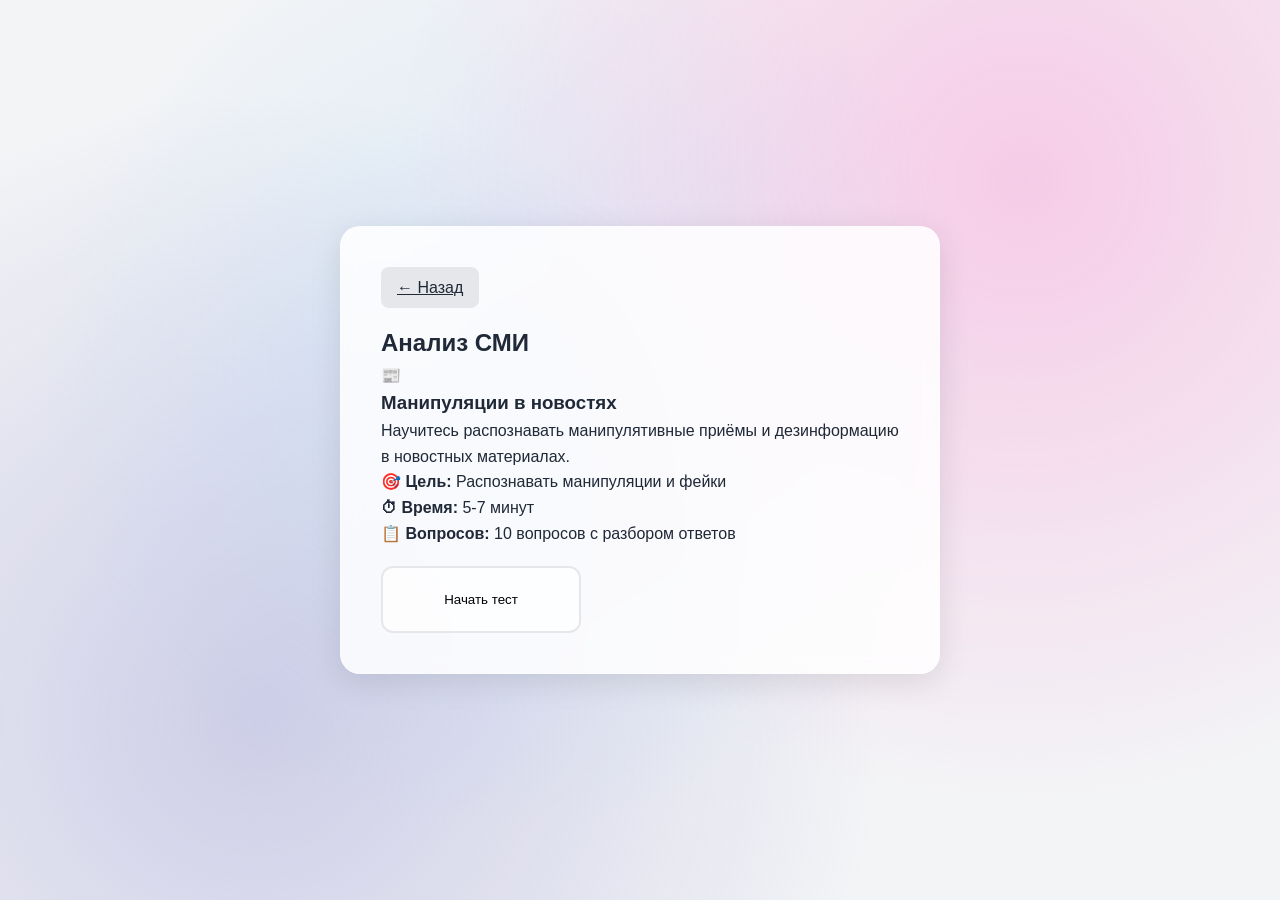
==== intro-news.html @ eb1b2945 "Add files via upload" ====
<!DOCTYPE html>
<html lang="ru">
<head>
    <meta charset="UTF-8">
    <meta name="viewport" content="width=device-width, initial-scale=1.0">
    <title>Анализ СМИ - Знакомство</title>
    <link rel="stylesheet" href="style.css">
</head>
<body>
    <div class="background-decor"></div>
    <main id="app">
        <section class="screen active">
            <div class="glass-card" style="max-width: 600px;">
                <a href="index.html" class="back-btn">← Назад</a>
                
                <h2>Анализ СМИ</h2>
                
                <div class="test-intro">
                    <div class="intro-icon">📰</div>
                    <h3>Манипуляции в новостях</h3>
                    <p>Научитесь распознавать манипулятивные приёмы и дезинформацию в новостных материалах.</p>
                    
                    <div class="test-details">
                        <div class="detail-item">
                            <strong>🎯 Цель:</strong>
                            <span>Распознавать манипуляции и фейки</span>
                        </div>
                        <div class="detail-item">
                            <strong>⏱ Время:</strong>
                            <span>5-7 минут</span>
                        </div>
                        <div class="detail-item">
                            <strong>📋 Вопросов:</strong>
                            <span>10 вопросов с разбором ответов</span>
                        </div>
                    </div>
                </div>
                
                <button class="menu-btn" onclick="startTest()" style="margin-top: 20px; width: 200px;">
                    Начать тест
                </button>
            </div>
        </section>
    </main>

    <script src="stats.js"></script>
    <script>
        function startTest() {
            window.location.href = 'quiz-news.html';
        }
    </script>
</body>
</html>
---- style.css ----
﻿html, body {
    height: 100%;
    margin: 0;
    padding: 0;
}

#app {
    min-height: 100%;
    display: flex;
    justify-content: center;
    align-items: center;
}

.background-decor {
    position: fixed;
    top: 0;
    left: 0;
    width: 100%;
    height: 100%;
    background: radial-gradient(circle at 20% 80%, rgba(120, 119, 198, 0.3) 0%, transparent 50%),
                radial-gradient(circle at 80% 20%, rgba(255, 111, 199, 0.3) 0%, transparent 50%),
                radial-gradient(circle at 40% 40%, rgba(120, 200, 255, 0.2) 0%, transparent 50%);
    z-index: -1;
}

.glass-card {
    background: rgba(255, 255, 255, 0.85);
    backdrop-filter: blur(10px);
    border-radius: 20px;
    padding: 2.5rem;
    box-shadow: 0 8px 32px rgba(0, 0, 0, 0.1);
    border: 1px solid rgba(255, 255, 255, 0.3);
}

.test-info-box {
    background: rgba(255, 255, 255, 0.5);
    padding: 1rem 1.25rem;
    border-radius: 12px;
    margin: 1.5rem 0;
}

.test-info-box p {
    margin: 0.5rem 0;
    color: var(--text-secondary);
}

.menu-grid {
    display: grid;
    grid-template-columns: repeat(auto-fit, minmax(200px, 1fr));
    gap: 1rem;
    margin: 1.5rem 0;
}

.menu-btn {
    display: flex;
    flex-direction: column;
    align-items: center;
    padding: 1.5rem;
    background: rgba(255, 255, 255, 0.7);
    border: 2px solid var(--border);
    border-radius: 12px;
    cursor: pointer;
    transition: all 0.2s ease;
    text-align: center;
}

.menu-btn:hover {
    border-color: var(--primary);
    background: white;
    transform: translateY(-2px);
    box-shadow: var(--shadow);
}

.menu-btn .icon {
    font-size: 2rem;
    margin-bottom: 0.5rem;
}

.menu-btn .title {
    font-weight: 600;
    color: var(--text-primary);
}

.menu-btn .desc {
    font-size: 0.875rem;
    color: var(--text-secondary);
}

.back-btn {
    display: inline-block;
    padding: 0.5rem 1rem;
    background: var(--border);
    border-radius: 8px;
    color: var(--text-primary);
    font-weight: 500;
    margin-bottom: 1rem;
}

.back-btn:hover {
    background: var(--border);
}

/* Base Styles */
* {
    margin: 0;
    padding: 0;
    box-sizing: border-box;
}

:root {
    --primary: #4F46E5;
    --primary-dark: #4338CA;
    --success: #10B981;
    --error: #EF4444;
    --warning: #F59E0B;
    --bg: #F3F4F6;
    --card-bg: #FFFFFF;
    --text-primary: #1F2937;
    --text-secondary: #6B7280;
    --border: #E5E7EB;
    --shadow: 0 4px 6px -1px rgba(0, 0, 0, 0.1), 0 2px 4px -1px rgba(0, 0, 0, 0.06);
    --shadow-lg: 0 10px 15px -3px rgba(0, 0, 0, 0.1), 0 4px 6px -2px rgba(0, 0, 0, 0.05);
    --radius: 12px;
}

body {
    font-family: -apple-system, BlinkMacSystemFont, 'Segoe UI', Roboto, sans-serif;
    background: var(--bg);
    color: var(--text-primary);
    min-height: 100vh;
    line-height: 1.6;
}

/* App Container */
.app-container {
    max-width: 800px;
    margin: 0 auto;
    padding: 2rem 1rem;
}

/* Screen Management */
.screen {
    display: none;
    animation: fadeIn 0.3s ease-in-out;
}

.screen.active {
    display: block;
}

/* Center content in active screens */
#app > section.screen.active {
    display: flex;
    justify-content: center;
    align-items: center;
    min-height: 100vh;
}

@keyframes fadeIn {
    from { opacity: 0; transform: translateY(10px); }
    to { opacity: 1; transform: translateY(0); }
}

/* Card Styles */
.card {
    background: var(--card-bg);
    border-radius: var(--radius);
    padding: 2.5rem;
    box-shadow: var(--shadow-lg);
    text-align: center;
}

.title {
    font-size: 1.75rem;
    font-weight: 700;
    margin-bottom: 0.5rem;
    color: var(--text-primary);
}

.version {
    color: var(--text-secondary);
    font-size: 0.875rem;
    margin-bottom: 2rem;
}

.quiz-info {
    text-align: left;
    margin: 2rem 0;
    padding: 1.5rem;
    background: var(--bg);
    border-radius: var(--radius);
}

.quiz-info h3 {
    margin-bottom: 1rem;
    font-size: 1.125rem;
}

.quiz-info ul {
    list-style: none;
}

.quiz-info li {
    margin-bottom: 0.75rem;
    display: flex;
    align-items: center;
    gap: 0.75rem;
}

/* Badges */
.badge {
    display: inline-block;
    padding: 0.25rem 0.75rem;
    border-radius: 9999px;
    font-size: 0.75rem;
    font-weight: 600;
    text-transform: uppercase;
}

.badge.simple {
    background: #D1FAE5;
    color: #065F46;
}

.badge.medium {
    background: #FEF3C7;
    color: #92400E;
}

.badge.hard {
    background: #FEE2E2;
    color: #991B1B;
}

/* Buttons */
.btn {
    display: inline-flex;
    align-items: center;
    justify-content: center;
    padding: 0.875rem 2rem;
    border-radius: var(--radius);
    font-size: 1rem;
    font-weight: 600;
    cursor: pointer;
    transition: all 0.2s ease;
    border: none;
    outline: none;
}

.btn-primary {
    background: var(--primary);
    color: white;
}

.btn-primary:hover:not(:disabled) {
    background: var(--primary-dark);
    transform: translateY(-1px);
    box-shadow: var(--shadow);
}

.btn-primary:disabled {
    opacity: 0.5;
    cursor: not-allowed;
}

.btn-secondary {
    background: var(--bg);
    color: var(--text-primary);
    border: 2px solid var(--border);
}

.btn-secondary:hover {
    background: var(--border);
}

/* Quiz Container */
.quiz-container {
    background: var(--card-bg);
    border-radius: var(--radius);
    padding: 2rem;
    box-shadow: var(--shadow-lg);
}

/* Progress Bar */
.progress-container {
    margin-bottom: 2rem;
}

.progress-bar {
    height: 8px;
    background: var(--border);
    border-radius: 4px;
    overflow: hidden;
    margin-bottom: 0.5rem;
}

.progress-fill {
    height: 100%;
    background: var(--primary);
    border-radius: 4px;
    transition: width 0.3s ease;
    width: 0%;
}

.progress-text {
    text-align: center;
    font-size: 0.875rem;
    color: var(--text-secondary);
    font-weight: 500;
}

/* Question Card */
.question-card {
    margin-bottom: 2rem;
}

.question-header {
    display: flex;
    justify-content: space-between;
    align-items: center;
    margin-bottom: 1.5rem;
}

.category-badge {
    padding: 0.375rem 0.875rem;
    border-radius: 9999px;
    font-size: 0.75rem;
    font-weight: 600;
    text-transform: uppercase;
}

.category-badge.simple {
    background: #D1FAE5;
    color: #065F46;
}

.category-badge.medium {
    background: #FEF3C7;
    color: #92400E;
}

.category-badge.hard {
    background: #FEE2E2;
    color: #991B1B;
}

.question-number {
    font-size: 0.875rem;
    color: var(--text-secondary);
    font-weight: 500;
}

.situation-box {
    background: linear-gradient(135deg, #E0E7FF 0%, #F3E8FF 100%);
    padding: 1rem 1.25rem;
    border-radius: var(--radius);
    margin-bottom: 1.5rem;
    border-left: 4px solid var(--primary);
}

.situation-label {
    font-weight: 600;
    font-size: 0.875rem;
    color: var(--primary);
    display: block;
    margin-bottom: 0.25rem;
}

.situation-text {
    font-size: 0.95rem;
    color: var(--text-primary);
    font-style: italic;
}

.question-text {
    font-size: 1.125rem;
    font-weight: 500;
    margin-bottom: 1.5rem;
    line-height: 1.6;
}

/* Options */
.options-container {
    display: flex;
    flex-direction: column;
    gap: 0.75rem;
}

.option {
    padding: 1rem 1.25rem;
    border: 2px solid var(--border);
    border-radius: var(--radius);
    background: var(--card-bg);
    cursor: pointer;
    transition: all 0.2s ease;
    font-size: 1rem;
    display: flex;
    align-items: center;
    gap: 1rem;
}

.option:hover:not(.disabled) {
    border-color: var(--primary);
    background: #EEF2FF;
    transform: translateX(4px);
}

.option.selected {
    border-color: var(--primary);
    background: #EEF2FF;
    font-weight: 500;
}

.option.correct {
    border-color: var(--success);
    background: #D1FAE5;
}

.option.incorrect {
    border-color: var(--error);
    background: #FEE2E2;
}

.option.disabled {
    cursor: not-allowed;
    opacity: 0.7;
}

.option-marker {
    width: 24px;
    height: 24px;
    border-radius: 50%;
    border: 2px solid var(--border);
    display: flex;
    align-items: center;
    justify-content: center;
    font-size: 0.75rem;
    font-weight: 600;
    flex-shrink: 0;
}

.option.selected .option-marker {
    border-color: var(--primary);
    background: var(--primary);
    color: white;
}

.option.correct .option-marker {
    border-color: var(--success);
    background: var(--success);
    color: white;
    content: "✓";
}

.option.incorrect .option-marker {
    border-color: var(--error);
    background: var(--error);
    color: white;
    content: "✗";
}

/* Navigation */
.navigation {
    display: flex;
    justify-content: flex-end;
    margin-top: 1.5rem;
}

/* Results */
.results-container {
    background: var(--card-bg);
    border-radius: var(--radius);
    padding: 2.5rem;
    box-shadow: var(--shadow-lg);
}

.results-title {
    font-size: 1.75rem;
    font-weight: 700;
    margin-bottom: 2rem;
    text-align: center;
}

.score-card {
    text-align: center;
    margin-bottom: 3rem;
    padding: 2rem;
    background: linear-gradient(135deg, #EEF2FF 0%, #E0E7FF 100%);
    border-radius: var(--radius);
}

.score-circle {
    position: relative;
    width: 160px;
    height: 160px;
    margin: 0 auto 1.5rem;
}

.score-circle svg {
    transform: rotate(-90deg);
    width: 100%;
    height: 100%;
}

.score-bg {
    fill: none;
    stroke: #C7D2FE;
    stroke-width: 8;
}

.score-fill {
    fill: none;
    stroke: var(--primary);
    stroke-width: 8;
    stroke-linecap: round;
    stroke-dasharray: 283;
    stroke-dashoffset: 283;
    transition: stroke-dashoffset 1s ease;
}

.score-text {
    position: absolute;
    top: 50%;
    left: 50%;
    transform: translate(-50%, -50%);
    font-size: 2.5rem;
    font-weight: 700;
    color: var(--primary);
}

.score-summary {
    font-size: 1.125rem;
    color: var(--text-secondary);
    font-weight: 500;
}

/* Review Section */
.review-section h3 {
    font-size: 1.25rem;
    margin-bottom: 1.5rem;
    text-align: center;
}

.review-container {
    display: flex;
    flex-direction: column;
    gap: 1rem;
}

.review-item {
    border: 2px solid var(--border);
    border-radius: var(--radius);
    padding: 1.25rem;
    transition: all 0.2s ease;
}

.review-item.correct {
    border-color: var(--success);
    background: #F0FDF4;
}

.review-item.incorrect {
    border-color: var(--error);
    background: #FEF2F2;
}

.review-header {
    display: flex;
    justify-content: space-between;
    align-items: flex-start;
    margin-bottom: 0.75rem;
}

.review-question-number {
    font-weight: 600;
    color: var(--text-secondary);
    font-size: 0.875rem;
}

.review-status {
    padding: 0.25rem 0.75rem;
    border-radius: 9999px;
    font-size: 0.75rem;
    font-weight: 600;
    text-transform: uppercase;
}

.review-status.correct {
    background: #D1FAE5;
    color: #065F46;
}

.review-status.incorrect {
    background: #FEE2E2;
    color: #991B1B;
}

.review-question-text {
    font-weight: 500;
    margin-bottom: 0.75rem;
    line-height: 1.5;
}

.review-details {
    padding-top: 0.75rem;
    border-top: 1px solid var(--border);
    font-size: 0.9375rem;
}

.review-details p {
    margin-bottom: 0.5rem;
}

.review-details strong {
    color: var(--text-primary);
}

.user-answer {
    color: var(--error);
}

.correct-answer {
    color: var(--success);
}

.explanation {
    color: var(--text-secondary);
    font-style: italic;
    padding: 0.75rem;
    background: rgba(0, 0, 0, 0.03);
    border-radius: 8px;
    margin-top: 0.5rem;
}

/* Responsive */
@media (max-width: 640px) {
    .app-container {
        padding: 1rem;
    }

    .card, .results-container, .quiz-container {
        padding: 1.5rem;
    }

    .title {
        font-size: 1.5rem;
    }

    .question-text {
        font-size: 1rem;
    }

    .score-circle {
        width: 140px;
        height: 140px;
    }

    .score-text {
        font-size: 2rem;
    }
}

/* Modal Quiz Styles - Glass Morphism */
:root {
    /* Светлая палитра */
    --bg-color: #e0e7ff;
    --glass-bg: rgba(255, 255, 255, 0.6);
    --glass-border: rgba(255, 255, 255, 0.4);
    --accent-blue: #3742fa;
    --text-color: #2f3542;
    --sub-text: #57606f;
}

.quiz-overlay {
    position: fixed;
    top: 0;
    left: 0;
    width: 100%;
    height: 100%;
    background: rgba(0, 0, 0, 0.3);
    display: flex;
    align-items: center;
    justify-content: center;
    z-index: 1000;
    animation: fadeIn 0.3s ease-out;
}

.quiz-modal {
    background: var(--glass-bg);
    backdrop-filter: blur(20px);
    -webkit-backdrop-filter: blur(20px);
    border: 1px solid var(--glass-border);
    border-radius: 24px;
    width: 90%;
    max-width: 700px;
    height: 80vh;
    max-height: 700px;
    display: flex;
    flex-direction: column;
    box-shadow: 0 10px 40px rgba(0, 0, 0, 0.08);
    overflow: hidden;
}

.quiz-header {
    padding: 25px 30px;
    border-bottom: 1px solid var(--glass-border);
}

.quiz-header h2 {
    margin: 0 0 15px 0;
    font-size: 1.4rem;
    font-weight: 700;
    color: var(--accent-blue);
}

.progress-bar-small {
    height: 8px;
    background: rgba(0, 0, 0, 0.05);
    border-radius: 4px;
    overflow: hidden;
}

.progress-fill {
    height: 100%;
    background: var(--accent-blue);
    width: 0%;
    transition: width 0.3s ease;
    border-radius: 4px;
}

#quiz-content {
    padding: 30px;
    overflow-y: auto;
    flex: 1;
    box-sizing: border-box;
}

#question-number {
    color: var(--sub-text);
    font-size: 0.9rem;
    margin-bottom: 10px;
    font-weight: 600;
}

.situation-box {
    background: rgba(255, 255, 255, 0.5);
    padding: 15px 20px;
    border-radius: 12px;
    border-left: 4px solid var(--accent-blue);
    margin-bottom: 20px;
    font-style: italic;
    font-size: 0.95rem;
    color: var(--text-color);
}

.question-text-main {
    font-size: 1.1rem;
    line-height: 1.6;
    margin-bottom: 25px;
    color: var(--text-color);
}

.options-grid {
    display: flex;
    flex-direction: column;
    gap: 15px;
}

.option-btn {
    padding: 18px 20px;
    border: 1px solid var(--glass-border);
    border-radius: 14px;
    background: rgba(255, 255, 255, 0.5);
    cursor: pointer;
    transition: all 0.3s cubic-bezier(0.4, 0, 0.2, 1);
    text-align: left;
    font-size: 1rem;
    display: flex;
    align-items: center;
    gap: 12px;
    color: var(--text-color);
}

.option-btn:hover {
    background: rgba(255, 255, 255, 0.8);
    transform: translateY(-2px);
    border-color: var(--accent-blue);
    box-shadow: 0 5px 15px rgba(55, 66, 250, 0.1);
}

.option-btn.selected {
    background: rgba(55, 66, 250, 0.1);
    border-color: var(--accent-blue);
    transform: scale(0.98);
    animation: pulse 0.3s ease;
}

.option-btn:active {
    transform: scale(0.95);
    transition: transform 0.1s ease;
}

.marker {
    width: 30px;
    height: 30px;
    border-radius: 50%;
    background: rgba(0, 0, 0, 0.05);
    display: flex;
    align-items: center;
    justify-content: center;
    font-weight: 600;
    flex-shrink: 0;
    font-size: 0.9rem;
}

.option-btn.selected .marker {
    background: var(--accent-blue);
    color: white;
}

.quiz-footer {
    padding: 20px 30px;
    border-top: 1px solid var(--glass-border);
    text-align: right;
    background: rgba(255, 255, 255, 0.3);
}

.btn-primary {
    background: var(--accent-blue);
    color: white;
    border: none;
    border-radius: 12px;
    padding: 12px 28px;
    font-size: 1rem;
    font-weight: 600;
    cursor: pointer;
    transition: all 0.2s ease;
}

.btn-primary:hover:not(:disabled) {
    background: #2d35d9;
    transform: translateY(-1px);
    box-shadow: 0 5px 15px rgba(55, 66, 250, 0.2);
}

.btn-primary:disabled {
    opacity: 0.5;
    cursor: not-allowed;
}

.results-overlay {
    position: fixed;
    top: 0;
    left: 0;
    width: 100%;
    height: 100%;
    background: rgba(0, 0, 0, 0.3);
    display: flex;
    align-items: center;
    justify-content: center;
    z-index: 1001;
    animation: fadeIn 0.3s ease-out;
}

.results-modal {
    background: var(--glass-bg);
    backdrop-filter: blur(20px);
    -webkit-backdrop-filter: blur(20px);
    border: 1px solid var(--glass-border);
    border-radius: 24px;
    width: 95%;
    max-width: 800px;
    height: 85vh;
    max-height: 85vh;
    padding: 40px;
    text-align: center;
    box-shadow: 0 10px 40px rgba(0, 0, 0, 0.08);
    display: flex;
    flex-direction: column;
    overflow: hidden;
    box-sizing: border-box;
}

.score-display {
    margin: 25px 0;
    flex-shrink: 0;
}

.score-circle-modal {
    width: 110px;
    height: 110px;
    background: var(--accent-blue);
    color: white;
    border-radius: 50%;
    display: flex;
    align-items: center;
    justify-content: center;
    font-size: 2.2rem;
    font-weight: bold;
    margin: 0 auto 16px;
    box-shadow: 0 5px 20px rgba(55, 66, 250, 0.2);
}

.review-list {
    max-height: 500px;
    overflow-y: auto;
    text-align: left;
    margin: 25px 0;
    padding-right: 10px;
}

.review-item-modal {
    background: rgba(255, 255, 255, 0.5);
    border-radius: 12px;
    padding: 20px;
    margin-bottom: 20px;
}

.review-question-header {
    display: flex;
    justify-content: space-between;
    align-items: center;
    margin-bottom: 12px;
}

.question-num {
    font-weight: 600;
    color: var(--accent-blue);
}

.status-badge {
    padding: 4px 12px;
    border-radius: 20px;
    font-size: 0.8rem;
    font-weight: 600;
}

.status-badge.correct {
    background: rgba(16, 185, 129, 0.2);
    color: #065F46;
}

.status-badge.wrong {
    background: rgba(239, 68, 68, 0.2);
    color: #991B1B;
}

.question-desc {
    margin: 8px 0;
    color: var(--text-color);
    font-size: 0.95rem;
}

.question-desc strong {
    color: var(--accent-blue);
}

.options-review {
    margin-top: 12px;
}

.option-correct {
    background: rgba(16, 185, 129, 0.1);
    padding: 10px 12px;
    border-radius: 8px;
    margin: 6px 0;
    border-left: 3px solid #10B981;
}

.option-wrong {
    background: rgba(239, 68, 68, 0.1);
    padding: 10px 12px;
    border-radius: 8px;
    margin: 6px 0;
    border-left: 3px solid #EF4444;
}

.option-neutral {
    padding: 10px 12px;
    margin: 6px 0;
    color: var(--sub-text);
}

.correct-badge {
    background: #10B981;
    color: white;
    padding: 2px 8px;
    border-radius: 4px;
    font-size: 0.75rem;
    margin-left: 8px;
}

.wrong-badge {
    background: #EF4444;
    color: white;
    padding: 2px 8px;
    border-radius: 4px;
    font-size: 0.75rem;
    margin-left: 8px;
}

.explanation-text {
    font-size: 0.85rem;
    color: var(--sub-text);
    margin: 6px 0 10px 12px;
    padding: 8px;
    background: rgba(255, 255, 255, 0.3);
    border-radius: 6px;
}

.wrong-expl {
    color: #DC2626;
}

.chart-container {
    position: relative;
    width: 180px;
    height: 180px;
    margin: 0 auto 20px;
}

.chart-container::after {
    content: attr(data-percent) '%';
    position: absolute;
    top: 50%;
    left: 50%;
    transform: translate(-50%, -50%);
    font-size: 2rem;
    font-weight: bold;
    color: var(--accent-blue);
}

.results-actions {
    display: flex;
    gap: 15px;
    justify-content: center;
    margin-top: 20px;
}

.btn-secondary {
    background: rgba(255, 255, 255, 0.5);
    color: var(--sub-text);
    border: 1px solid var(--glass-border);
    border-radius: 12px;
    padding: 12px 24px;
    font-size: 1rem;
    cursor: pointer;
    transition: all 0.2s ease;
}

.btn-secondary:hover {
    background: white;
    color: var(--accent-blue);
}

.review-item {
    background: rgba(255, 255, 255, 0.5);
    border-left: 4px solid #26af5a;
    padding: 15px;
    margin-bottom: 12px;
    border-radius: 0 10px 10px 0;
    font-size: 0.9rem;
}

.review-item.incorrect {
    border-left-color: #ff4757;
}

@keyframes pulse {
    0% { transform: scale(1); }
    50% { transform: scale(1.02); }
    100% { transform: scale(1); }
}

@keyframes fadeIn {
    from { opacity: 0; transform: scale(0.98); }
    to { opacity: 1; transform: scale(1); }
}

/* Messenger Interface Styles */
.messenger-container {
    width: 100%;
    background: var(--card-bg);
    border-radius: 20px;
    overflow: hidden;
    box-shadow: var(--shadow-lg);
}

.messenger-layout {
    display: flex;
    height: 500px;
}

.contacts-sidebar {
    width: 240px;
    background: rgba(243, 244, 246, 0.5);
    border-right: 1px solid var(--border);
    display: flex;
    flex-direction: column;
}

.messenger-header {
    padding: 16px;
    border-bottom: 1px solid var(--border);
    display: flex;
    justify-content: space-between;
    align-items: center;
}

.messenger-header h2 {
    font-size: 1rem;
    font-weight: 600;
    color: var(--text-primary);
}

.status-indicator {
    width: 10px;
    height: 10px;
    border-radius: 50%;
    background: var(--success);
}

.status-indicator.online {
    box-shadow: 0 0 0 3px rgba(16, 185, 129, 0.3);
}

.contacts-list {
    flex: 1;
    overflow-y: auto;
    padding: 8px;
}

.contact-item {
    display: flex;
    align-items: center;
    gap: 12px;
    padding: 12px;
    border-radius: 12px;
    cursor: pointer;
    transition: all 0.2s ease;
}

.contact-item:hover {
    background: rgba(255, 255, 255, 0.5);
}

.contact-item.active {
    background: rgba(79, 70, 229, 0.1);
}

.avatar {
    width: 40px;
    height: 40px;
    border-radius: 50%;
    background: var(--primary);
    display: flex;
    align-items: center;
    justify-content: center;
    font-size: 1.25rem;
}

.contact-info {
    flex: 1;
    min-width: 0;
}

.contact-name {
    font-weight: 500;
    color: var(--text-primary);
    display: block;
    font-size: 0.875rem;
}

.last-message {
    color: var(--text-secondary);
    font-size: 0.75rem;
    white-space: nowrap;
    overflow: hidden;
    text-overflow: ellipsis;
    display: block;
}

.time {
    font-size: 0.75rem;
    color: var(--text-secondary);
}

.chat-window {
    flex: 1;
    display: flex;
    flex-direction: column;
}

.chat-header {
    padding: 16px;
    border-bottom: 1px solid var(--border);
}

.chat-title {
    display: flex;
    align-items: center;
    gap: 12px;
}

.contact-name-large {
    font-weight: 600;
    color: var(--text-primary);
}

.messages-container {
    flex: 1;
    padding: 16px;
    overflow-y: auto;
    display: flex;
    flex-direction: column;
    gap: 12px;
}

.message-bubble {
    max-width: 70%;
    padding: 12px 16px;
    border-radius: 16px;
    position: relative;
}

.message-bubble.received {
    background: rgba(243, 244, 246, 0.7);
    border-bottom-left-radius: 4px;
    align-self: flex-start;
}

.message-bubble.sent {
    background: var(--primary);
    color: white;
    border-bottom-right-radius: 4px;
    align-self: flex-end;
}

.message-time {
    font-size: 0.7rem;
    opacity: 0.7;
    margin-top: 4px;
    display: block;
}

.message-input-area {
    padding: 16px;
    border-top: 1px solid var(--border);
    display: flex;
    gap: 12px;
}

.message-input {
    flex: 1;
    padding: 12px 16px;
    border: 2px solid var(--border);
    border-radius: 20px;
    font-size: 0.95rem;
    outline: none;
    transition: border-color 0.2s ease;
}

.message-input:focus {
    border-color: var(--primary);
}

.send-btn {
    padding: 12px 24px;
    background: var(--primary);
    color: white;
    border: none;
    border-radius: 20px;
    font-weight: 600;
    cursor: pointer;
    transition: all 0.2s ease;
}

.send-btn:hover {
    background: var(--primary-dark);
}

/* Test Interface Styles */
.test-interface {
    padding: 16px 0;
}

/* Results Analysis Styles */
.review-question-header {
    display: flex;
    justify-content: space-between;
    align-items: center;
    margin-bottom: 0.75rem;
}

.question-num {
    font-weight: 600;
    color: var(--text-secondary);
    font-size: 0.875rem;
}

.options-review {
    margin-top: 12px;
    padding-left: 12px;
}

.option-correct, .option-wrong {
    padding: 8px 12px;
    margin: 6px 0;
    border-radius: 8px;
}

.option-correct {
    background: rgba(16, 185, 129, 0.1);
    border-left: 3px solid var(--success);
}

.option-wrong {
    background: rgba(239, 68, 68, 0.1);
    border-left: 3px solid var(--error);
}

.option-neutral {
    padding: 8px 12px;
    margin: 6px 0;
    color: var(--sub-text);
}
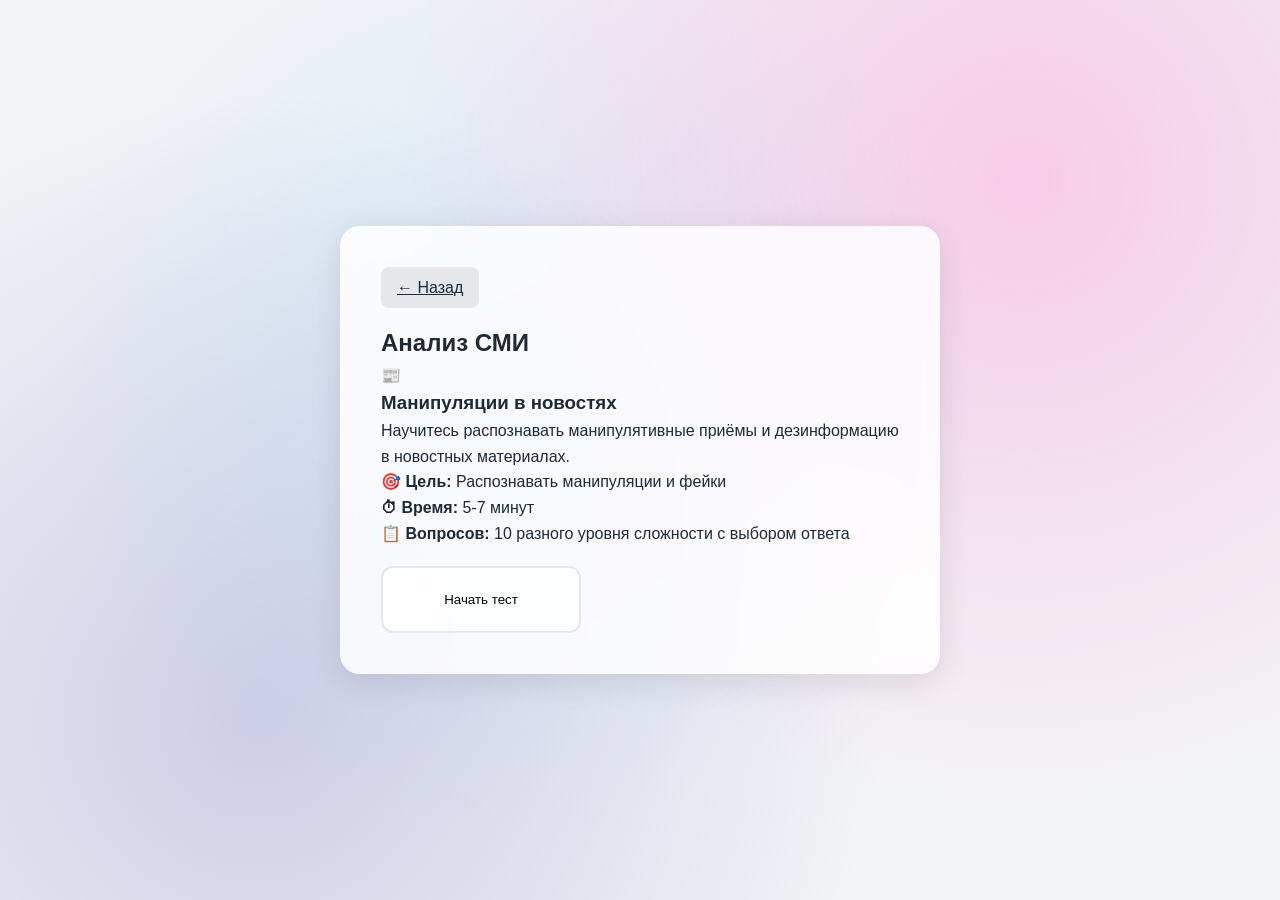
==== commit 08ad8bc9: "Add files via upload" ====
--- a/intro-news.html
+++ b/intro-news.html
@@ -31,7 +31,7 @@
                         </div>
                         <div class="detail-item">
                             <strong>📋 Вопросов:</strong>
-                            <span>10 вопросов с разбором ответов</span>
+                            <span>10 разного уровня сложности с выбором ответа</span>
                         </div>
                     </div>
                 </div>
